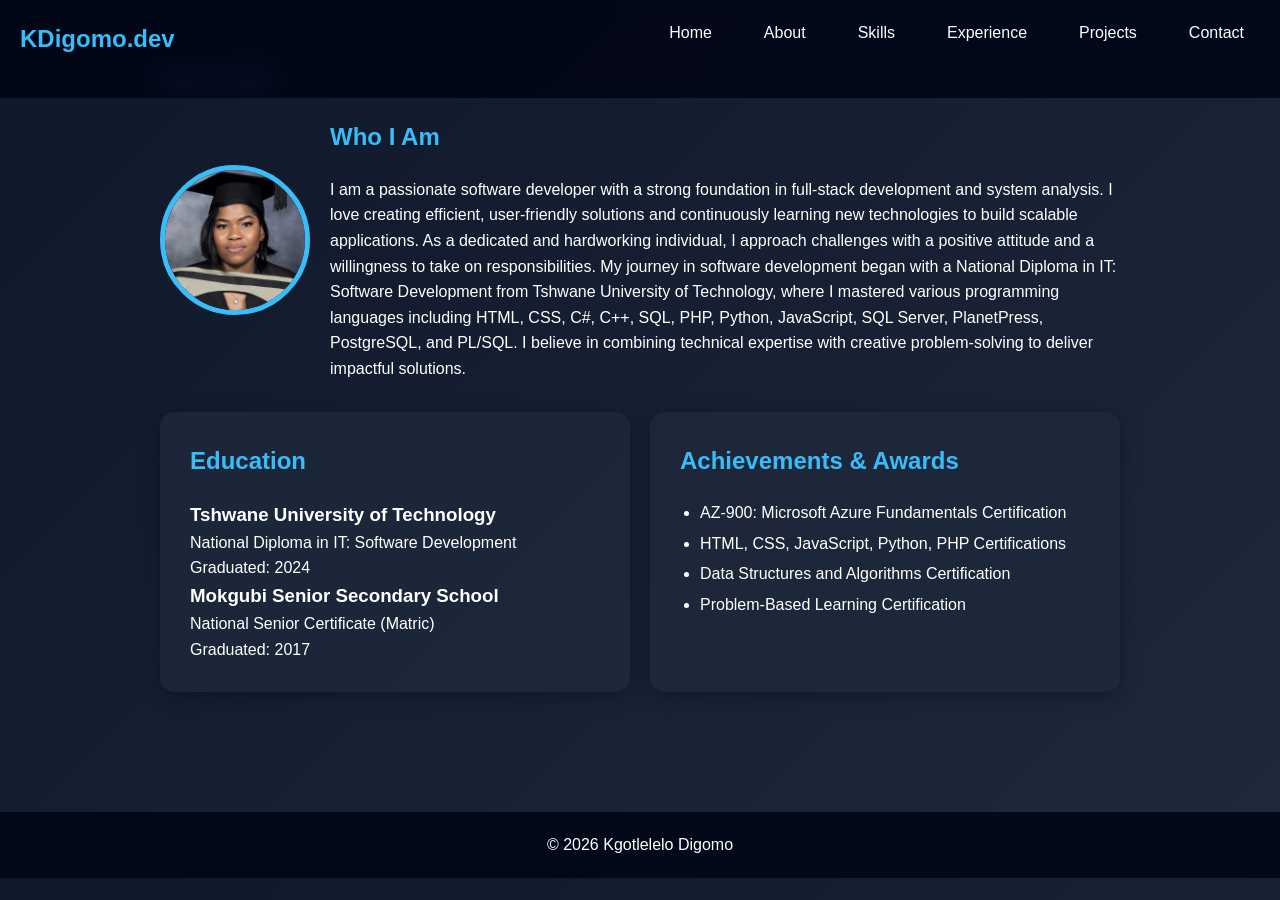
==== about.html @ d0cde913 "Initial portfolio upload" ====
<!DOCTYPE html>
<html>
<head>
  <title>About | Kgotlelelo Digomo</title>
  <link rel="stylesheet" href="styles.css">
</head>
<body>

<header>
  <nav class="navbar">
    <h2 class="logo">KDigomo.dev</h2>
    <ul class="nav-links">
      <li><a href="index.html">Home</a></li>
      <li><a href="about.html">About</a></li>
      <li><a href="skills.html">Skills</a></li>
      <li><a href="experience.html">Experience</a></li>
      <li><a href="projects.html">Projects</a></li>
      <li><a href="contact.html">Contact</a></li>
    </ul>
  </nav>
</header>

<section>
  <h1>About Me</h1>
  <div class="about-header">
    <img src="images/img3.jpg" alt="Kgotlelelo Digomo" class="profile-img">
    <div class="about-intro">
      <h2>Who I Am</h2>
      <p>I am a passionate software developer with a strong foundation in full-stack development and system analysis. I love creating efficient, user-friendly solutions and continuously learning new technologies to build scalable applications. As a dedicated and hardworking individual, I approach challenges with a positive attitude and a willingness to take on responsibilities. My journey in software development began with a National Diploma in IT: Software Development from Tshwane University of Technology, where I mastered various programming languages including HTML, CSS, C#, C++, SQL, PHP, Python, JavaScript, SQL Server, PlanetPress, PostgreSQL, and PL/SQL. I believe in combining technical expertise with creative problem-solving to deliver impactful solutions.</p>
    </div>
  </div>
  
  <div class="education-achievements">
    <div class="card">
      <h2>Education</h2>
      <h3>Tshwane University of Technology</h3>
      <p>National Diploma in IT: Software Development</p>
      <p>Graduated: 2024</p>
      
      <h3>Mokgubi Senior Secondary School</h3>
      <p>National Senior Certificate (Matric)</p>
      <p>Graduated: 2017</p>
    </div>
    
    <div class="card">
      <h2>Achievements & Awards</h2>
      <ul>
        <li>AZ-900: Microsoft Azure Fundamentals Certification</li>
        <li>HTML, CSS, JavaScript, Python, PHP Certifications</li>
        <li>Data Structures and Algorithms Certification</li>
        <li>Problem-Based Learning Certification</li>
      </ul>
    </div>
  </div>
</section>

<footer>© 2026 Kgotlelelo Digomo</footer>

</body>
</html>
---- styles.css ----
* {
  margin: 0;
  padding: 0;
  box-sizing: border-box;
}

body {
  font-family: 'Segoe UI', sans-serif;
  background: linear-gradient(135deg, #0f172a 0%, #1e293b 100%);
  color: #fff;
  line-height: 1.6;
}

.navbar {
  display: flex;
  justify-content: space-between;
  padding: 20px;
  background: rgba(2, 6, 23, 0.9);
  backdrop-filter: blur(10px);
  position: fixed;
  width: 100%;
  top: 0;
  z-index: 1000;
}

.logo {
  color: #38bdf8;
  font-weight: bold;
  font-size: 1.5rem;
}

.nav-links {
  display: flex;
  list-style: none;
}

.nav-links li {
  margin-left: 20px;
}

.nav-links a {
  color: #fff;
  text-decoration: none;
  padding: 8px 16px;
  border-radius: 5px;
  transition: background 0.3s, color 0.3s;
}

.nav-links a:hover {
  background: #38bdf8;
  color: #000;
}

.hero {
  padding: 120px 20px 60px;
  max-width: 1000px;
  margin: auto;
  text-align: center;
}

.hero-content {
  display: flex;
  flex-direction: column;
  align-items: center;
}

.profile-img {
  width: 150px;
  height: 150px;
  border-radius: 50%;
  border: 5px solid #38bdf8;
  margin-bottom: 20px;
  object-fit: cover;
}

.hero h1 {
  font-size: 2.5rem;
  margin-bottom: 10px;
}

.hero p {
  font-size: 1.2rem;
  margin-bottom: 10px;
  color: #cbd5e1;
}

.btn {
  padding: 12px 24px;
  background: #38bdf8;
  color: #000;
  border-radius: 6px;
  text-decoration: none;
  margin: 0 10px;
  transition: background 0.3s, transform 0.3s;
}

.btn:hover {
  background: #0ea5e9;
  transform: translateY(-2px);
}

.btn.secondary {
  background: transparent;
  border: 2px solid #38bdf8;
  color: #38bdf8;
}

.btn.secondary:hover {
  background: #38bdf8;
  color: #000;
}

.hero-buttons {
  display: flex;
  flex-direction: row;
  align-items: center;
  gap: 20px;
  justify-content: center;
}

.about-header {
  display: flex;
  align-items: center;
  gap: 20px;
  margin-bottom: 30px;
}

.about-intro {
  flex: 1;
}

.education-achievements {
  display: flex;
  gap: 20px;
}

.education-achievements .card {
  flex: 1;
}

section {
  padding: 60px 20px;
  max-width: 1000px;
  margin: auto;
}

h1, h2 {
  color: #38bdf8;
  margin-bottom: 20px;
}

h2 {
  font-size: 1.5rem;
}

.card {
  background: rgba(30, 41, 59, 0.8);
  padding: 30px;
  border-radius: 15px;
  margin-bottom: 20px;
  box-shadow: 0 4px 20px rgba(0, 0, 0, 0.3);
  transition: transform 0.3s, box-shadow 0.3s;
}

.card:hover {
  transform: translateY(-5px);
  box-shadow: 0 8px 30px rgba(0, 0, 0, 0.4);
}

.section-intro {
  color: #cbd5e1;
  max-width: 760px;
  margin-bottom: 30px;
}

.projects-grid {
  display: grid;
  grid-template-columns: repeat(auto-fit, minmax(300px, 1fr));
  gap: 20px;
}

.project-card img {
  width: 100%;
  border-radius: 12px;
  margin-bottom: 18px;
  object-fit: cover;
  min-height: 180px;
}

.project-content {
  display: flex;
  flex-direction: column;
  gap: 14px;
}

.project-meta {
  color: #94a3b8;
  font-size: 0.95rem;
}

.project-features {
  list-style: none;
  padding: 0;
  margin: 0;
  display: grid;
  gap: 8px;
}

.project-features li {
  background: rgba(56, 189, 248, 0.08);
  padding: 10px 14px;
  border-radius: 10px;
  border-left: 3px solid #38bdf8;
}

.skill-panels {
  display: grid;
  grid-template-columns: 1fr 1fr;
  gap: 20px;
  align-items: start;
  min-width: 0;
}

.contact-grid {
  display: grid;
  grid-template-columns: repeat(auto-fit, minmax(280px, 1fr));
  gap: 20px;
  margin-top: 20px;
}

.contact-card {
  text-align: center;
  padding: 25px;
  transition: transform 0.3s, box-shadow 0.3s;
}

.contact-card:hover {
  transform: translateY(-8px);
  box-shadow: 0 12px 40px rgba(0, 0, 0, 0.5);
}

.contact-icon {
  font-size: 2.5rem;
  margin-bottom: 15px;
}

.contact-card h3 {
  color: #38bdf8;
  margin-bottom: 10px;
  font-size: 1.3rem;
}

.contact-card p {
  margin: 5px 0;
  color: #cbd5e1;
}

.contact-card a {
  color: #38bdf8;
  text-decoration: none;
  font-weight: 500;
}

.contact-card a:hover {
  text-decoration: underline;
}

.contact-note {
  font-size: 0.9rem;
  color: #94a3b8;
  font-style: italic;
  margin-top: 8px;
}

@media (max-width: 768px) {
  .contact-grid {
    grid-template-columns: 1fr;
  }
}

.experience-container {
  max-width: 900px;
  margin: 0 auto;
}

.experience-card {
  padding: 30px;
  margin-bottom: 20px;
}

.experience-header {
  display: flex;
  align-items: center;
  gap: 20px;
  margin-bottom: 25px;
  padding-bottom: 20px;
  border-bottom: 1px solid rgba(56, 189, 248, 0.2);
}

.experience-icon {
  font-size: 3rem;
  background: rgba(56, 189, 248, 0.1);
  padding: 15px;
  border-radius: 50%;
  border: 2px solid #38bdf8;
}

.experience-details h2 {
  color: #38bdf8;
  margin-bottom: 5px;
  font-size: 1.5rem;
}

.experience-details h3 {
  color: #cbd5e1;
  margin-bottom: 5px;
  font-size: 1.2rem;
  font-weight: 500;
}

.experience-duration {
  color: #94a3b8;
  font-size: 0.95rem;
  font-style: italic;
}

.experience-content {
  display: flex;
  flex-direction: column;
  gap: 25px;
}

.experience-section h4 {
  color: #38bdf8;
  margin-bottom: 15px;
  font-size: 1.1rem;
  display: flex;
  align-items: center;
  gap: 8px;
}

.tech-stack {
  display: flex;
  flex-wrap: wrap;
  gap: 8px;
}

.tech-tag {
  background: rgba(56, 189, 248, 0.15);
  color: #38bdf8;
  padding: 6px 12px;
  border-radius: 20px;
  font-size: 0.85rem;
  font-weight: 500;
  border: 1px solid rgba(56, 189, 248, 0.3);
}

.achievement-list {
  list-style: none;
  padding: 0;
  margin: 0;
  display: grid;
  gap: 12px;
}

.achievement-list li {
  background: rgba(56, 189, 248, 0.08);
  padding: 12px 16px;
  border-radius: 10px;
  border-left: 3px solid #38bdf8;
  position: relative;
}

.achievement-list li::before {
  content: "✓";
  color: #38bdf8;
  font-weight: bold;
  margin-right: 10px;
}

@media (max-width: 768px) {
  .experience-header {
    flex-direction: column;
    text-align: center;
    gap: 15px;
  }

  .tech-stack {
    justify-content: center;
  }
}

.skills-grid {
  display: grid;
  grid-template-columns: repeat(2, minmax(260px, 1fr));
  gap: 20px;
  align-items: start;
  min-width: 0;
}

.skill-item,
.soft-skills-list {
  display: flex;
  flex-direction: column;
  gap: 10px;
  min-width: 0;
}

.skill-item li {
  word-break: normal;
  white-space: normal;
}
@media (max-width: 960px) {
  .skill-panels {
    grid-template-columns: 1fr;
  }
}

@media (max-width: 650px) {
  .skills-grid {
    grid-template-columns: 1fr;
  }
}
.skill-item h3 {
  color: #38bdf8;
  margin-bottom: 10px;
}

.skill-item ul {
  list-style: none;
  padding: 0;
}

.skill-item li {
  background: rgba(56, 189, 248, 0.1);
  padding: 8px 12px;
  margin-bottom: 5px;
  border-radius: 5px;
  border-left: 3px solid #38bdf8;
}

ul {
  padding-left: 20px;
}

ul li {
  margin-bottom: 5px;
}

@media (max-width: 900px) {
  .skill-panels {
    grid-template-columns: 1fr;
  }
}

@media (max-width: 600px) {
  .skills-grid {
    grid-template-columns: 1fr;
  }
}

a {
  color: #38bdf8;
  text-decoration: none;
}

a:hover {
  text-decoration: underline;
}

footer {
  text-align: center;
  padding: 20px;
  background: rgba(2, 6, 23, 0.9);
  margin-top: 40px;
}
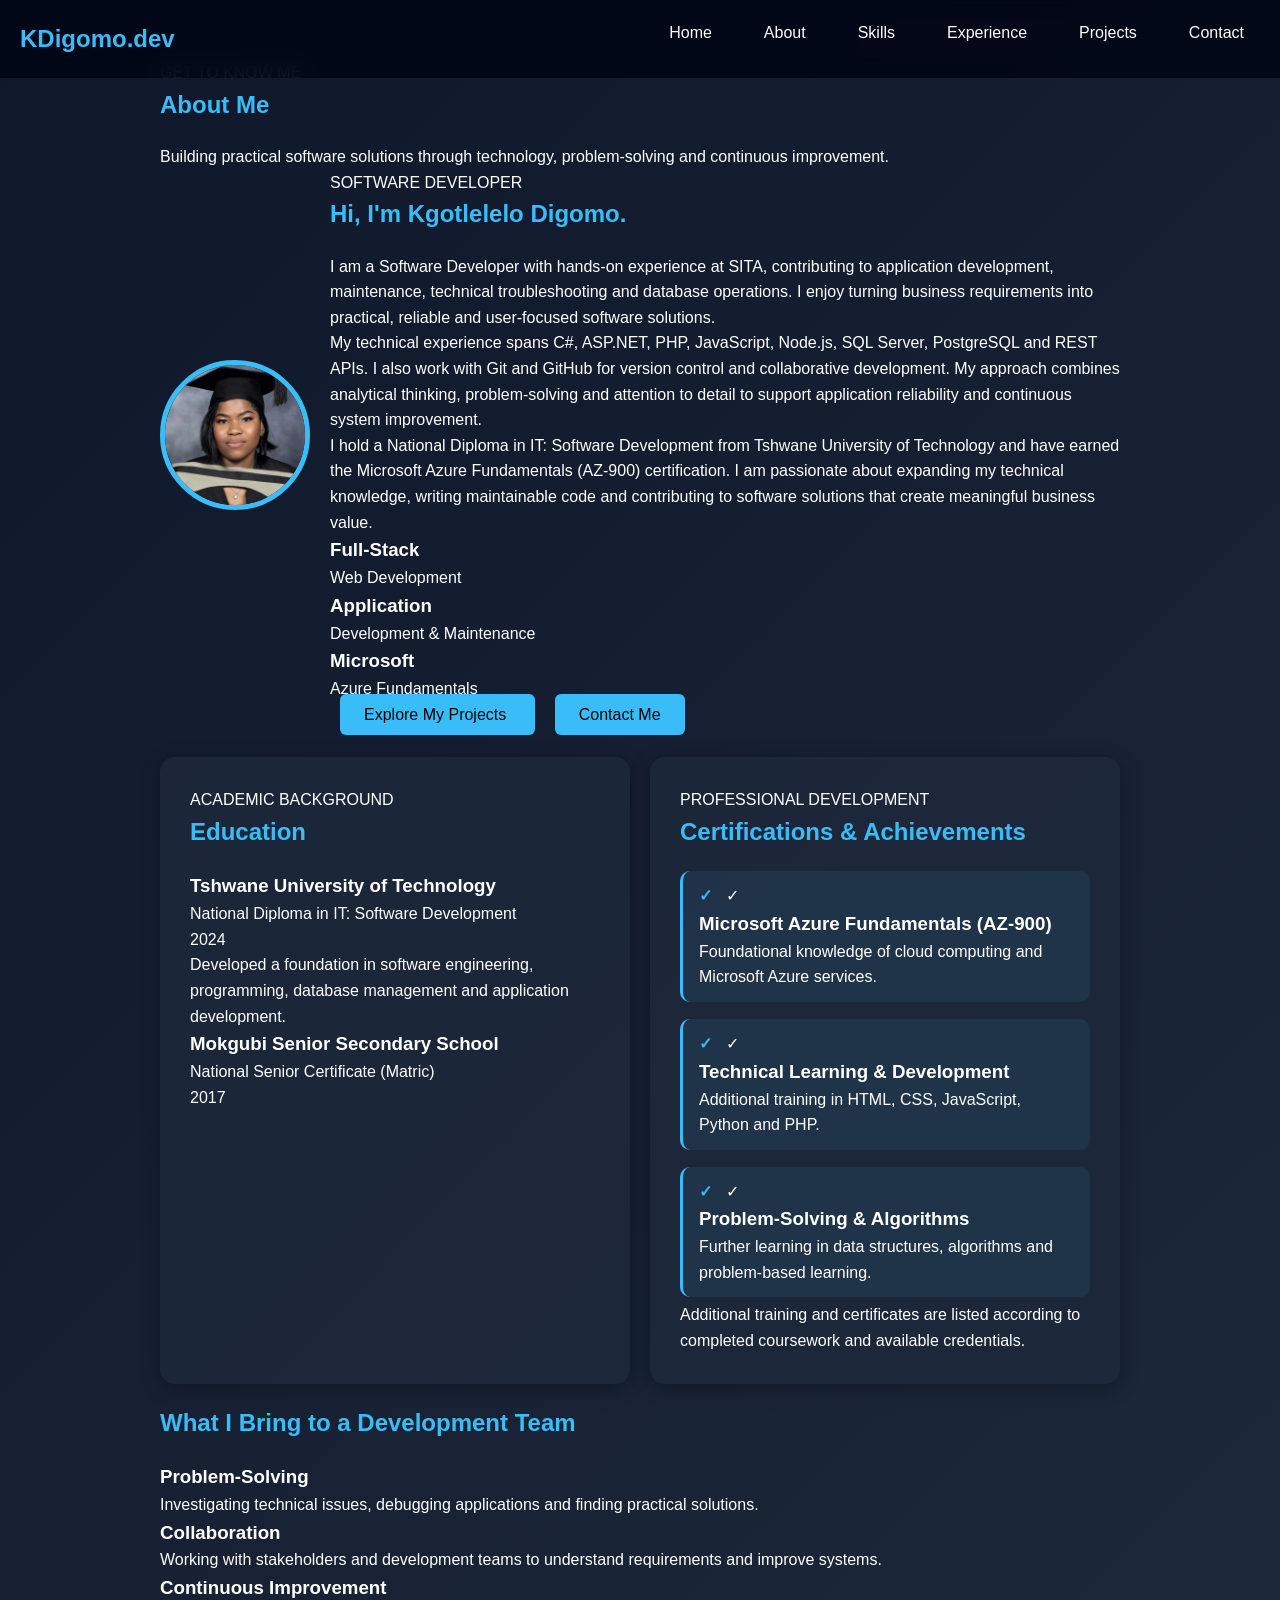
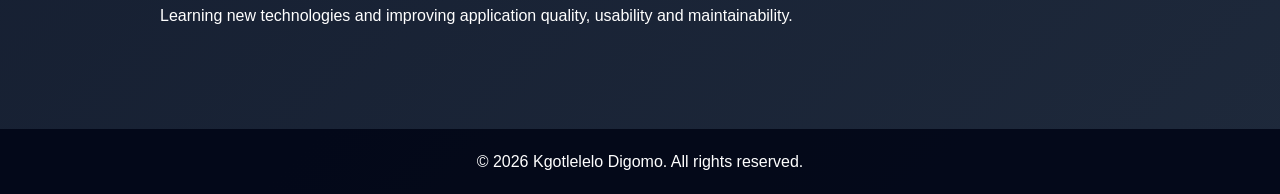
==== commit 49ba1ab2: "Update about.html Latest updates" ====
--- a/about.html
+++ b/about.html
@@ -1,61 +1,232 @@
 <!DOCTYPE html>
-<html>
+<html lang="en">
 <head>
-  <title>About | Kgotlelelo Digomo</title>
-  <link rel="stylesheet" href="styles.css">
+    <meta charset="UTF-8">
+    <meta name="viewport" content="width=device-width, initial-scale=1.0">
+    <meta name="description" content="Learn more about Kgotlelelo Digomo, a Software Developer experienced in application development, full-stack web development, database management and software maintenance.">
+    <meta name="author" content="Kgotlelelo Digomo">
+    <meta name="theme-color" content="#0f172a">
+
+    <title>About Me | Kgotlelelo Digomo - Software Developer</title>
+
+    <link rel="stylesheet" href="styles.css">
 </head>
 <body>
 
 <header>
-  <nav class="navbar">
-    <h2 class="logo">KDigomo.dev</h2>
-    <ul class="nav-links">
-      <li><a href="index.html">Home</a></li>
-      <li><a href="about.html">About</a></li>
-      <li><a href="skills.html">Skills</a></li>
-      <li><a href="experience.html">Experience</a></li>
-      <li><a href="projects.html">Projects</a></li>
-      <li><a href="contact.html">Contact</a></li>
-    </ul>
-  </nav>
+    <nav class="navbar">
+        <a href="index.html" class="logo">KDigomo.dev</a>
+
+        <ul class="nav-links">
+            <li><a href="index.html">Home</a></li>
+            <li><a href="about.html" class="active">About</a></li>
+            <li><a href="skills.html">Skills</a></li>
+            <li><a href="experience.html">Experience</a></li>
+            <li><a href="projects.html">Projects</a></li>
+            <li><a href="contact.html">Contact</a></li>
+        </ul>
+    </nav>
 </header>
 
-<section>
-  <h1>About Me</h1>
-  <div class="about-header">
-    <img src="images/img3.jpg" alt="Kgotlelelo Digomo" class="profile-img">
-    <div class="about-intro">
-      <h2>Who I Am</h2>
-      <p>I am a passionate software developer with a strong foundation in full-stack development and system analysis. I love creating efficient, user-friendly solutions and continuously learning new technologies to build scalable applications. As a dedicated and hardworking individual, I approach challenges with a positive attitude and a willingness to take on responsibilities. My journey in software development began with a National Diploma in IT: Software Development from Tshwane University of Technology, where I mastered various programming languages including HTML, CSS, C#, C++, SQL, PHP, Python, JavaScript, SQL Server, PlanetPress, PostgreSQL, and PL/SQL. I believe in combining technical expertise with creative problem-solving to deliver impactful solutions.</p>
-    </div>
-  </div>
-  
-  <div class="education-achievements">
-    <div class="card">
-      <h2>Education</h2>
-      <h3>Tshwane University of Technology</h3>
-      <p>National Diploma in IT: Software Development</p>
-      <p>Graduated: 2024</p>
-      
-      <h3>Mokgubi Senior Secondary School</h3>
-      <p>National Senior Certificate (Matric)</p>
-      <p>Graduated: 2017</p>
-    </div>
-    
-    <div class="card">
-      <h2>Achievements & Awards</h2>
-      <ul>
-        <li>AZ-900: Microsoft Azure Fundamentals Certification</li>
-        <li>HTML, CSS, JavaScript, Python, PHP Certifications</li>
-        <li>Data Structures and Algorithms Certification</li>
-        <li>Problem-Based Learning Certification</li>
-      </ul>
-    </div>
-  </div>
-</section>
-
-<footer>© 2026 Kgotlelelo Digomo</footer>
+<main>
+    <section class="about-section">
+
+        <div class="section-heading">
+            <p class="eyebrow">GET TO KNOW ME</p>
+            <h1>About Me</h1>
+            <p>
+                Building practical software solutions through technology,
+                problem-solving and continuous improvement.
+            </p>
+        </div>
+
+        <div class="about-header">
+
+            <div class="profile-container">
+                <img
+                    src="images/img3.jpg"
+                    alt="Professional profile photo of Kgotlelelo Digomo"
+                    class="profile-img"
+                    loading="lazy"
+                >
+            </div>
+
+            <div class="about-intro">
+                <p class="eyebrow">SOFTWARE DEVELOPER</p>
+
+                <h2>
+                    Hi, I'm Kgotlelelo Digomo.
+                </h2>
+
+                <p>
+                    I am a Software Developer with hands-on experience at
+                    SITA, contributing to application development,
+                    maintenance, technical troubleshooting and database
+                    operations. I enjoy turning business requirements into
+                    practical, reliable and user-focused software solutions.
+                </p>
+
+                <p>
+                    My technical experience spans C#, ASP.NET, PHP,
+                    JavaScript, Node.js, SQL Server, PostgreSQL and REST APIs.
+                    I also work with Git and GitHub for version control and
+                    collaborative development. My approach combines
+                    analytical thinking, problem-solving and attention to
+                    detail to support application reliability and continuous
+                    system improvement.
+                </p>
+
+                <p>
+                    I hold a National Diploma in IT: Software Development
+                    from Tshwane University of Technology and have earned
+                    the Microsoft Azure Fundamentals (AZ-900) certification.
+                    I am passionate about expanding my technical knowledge,
+                    writing maintainable code and contributing to software
+                    solutions that create meaningful business value.
+                </p>
+
+                <div class="about-highlights">
+                    <div class="highlight-item">
+                        <h3>Full-Stack</h3>
+                        <p>Web Development</p>
+                    </div>
+
+                    <div class="highlight-item">
+                        <h3>Application</h3>
+                        <p>Development &amp; Maintenance</p>
+                    </div>
+
+                    <div class="highlight-item">
+                        <h3>Microsoft</h3>
+                        <p>Azure Fundamentals</p>
+                    </div>
+                </div>
+
+                <div class="about-actions">
+                    <a href="projects.html" class="btn btn-primary">
+                        Explore My Projects
+                    </a>
+
+                    <a href="contact.html" class="btn btn-secondary">
+                        Contact Me
+                    </a>
+                </div>
+            </div>
+
+        </div>
+
+        <div class="education-achievements">
+
+            <div class="card">
+                <span class="card-label">ACADEMIC BACKGROUND</span>
+                <h2>Education</h2>
+
+                <div class="timeline-item">
+                    <h3>Tshwane University of Technology</h3>
+                    <p class="qualification">
+                        National Diploma in IT: Software Development
+                    </p>
+                    <p class="date">2024</p>
+                    <p>
+                        Developed a foundation in software engineering,
+                        programming, database management and application
+                        development.
+                    </p>
+                </div>
+
+                <div class="timeline-item">
+                    <h3>Mokgubi Senior Secondary School</h3>
+                    <p class="qualification">
+                        National Senior Certificate (Matric)
+                    </p>
+                    <p class="date">2017</p>
+                </div>
+            </div>
+
+            <div class="card">
+                <span class="card-label">PROFESSIONAL DEVELOPMENT</span>
+                <h2>Certifications &amp; Achievements</h2>
+
+                <ul class="achievement-list">
+                    <li>
+                        <span class="achievement-icon">&#10003;</span>
+                        <div>
+                            <h3>Microsoft Azure Fundamentals (AZ-900)</h3>
+                            <p>
+                                Foundational knowledge of cloud computing
+                                and Microsoft Azure services.
+                            </p>
+                        </div>
+                    </li>
+
+                    <li>
+                        <span class="achievement-icon">&#10003;</span>
+                        <div>
+                            <h3>Technical Learning &amp; Development</h3>
+                            <p>
+                                Additional training in HTML, CSS,
+                                JavaScript, Python and PHP.
+                            </p>
+                        </div>
+                    </li>
+
+                    <li>
+                        <span class="achievement-icon">&#10003;</span>
+                        <div>
+                            <h3>Problem-Solving &amp; Algorithms</h3>
+                            <p>
+                                Further learning in data structures,
+                                algorithms and problem-based learning.
+                            </p>
+                        </div>
+                    </li>
+                </ul>
+
+                <p class="certification-note">
+                    Additional training and certificates are listed
+                    according to completed coursework and available
+                    credentials.
+                </p>
+            </div>
+
+        </div>
+
+        <div class="career-focus">
+            <h2>What I Bring to a Development Team</h2>
+
+            <div class="focus-grid">
+                <div class="focus-item">
+                    <h3>Problem-Solving</h3>
+                    <p>
+                        Investigating technical issues, debugging
+                        applications and finding practical solutions.
+                    </p>
+                </div>
+
+                <div class="focus-item">
+                    <h3>Collaboration</h3>
+                    <p>
+                        Working with stakeholders and development teams
+                        to understand requirements and improve systems.
+                    </p>
+                </div>
+
+                <div class="focus-item">
+                    <h3>Continuous Improvement</h3>
+                    <p>
+                        Learning new technologies and improving application
+                        quality, usability and maintainability.
+                    </p>
+                </div>
+            </div>
+        </div>
+
+    </section>
+</main>
+
+<footer>
+    <p>&copy; 2026 Kgotlelelo Digomo. All rights reserved.</p>
+</footer>
 
 </body>
 </html>
-
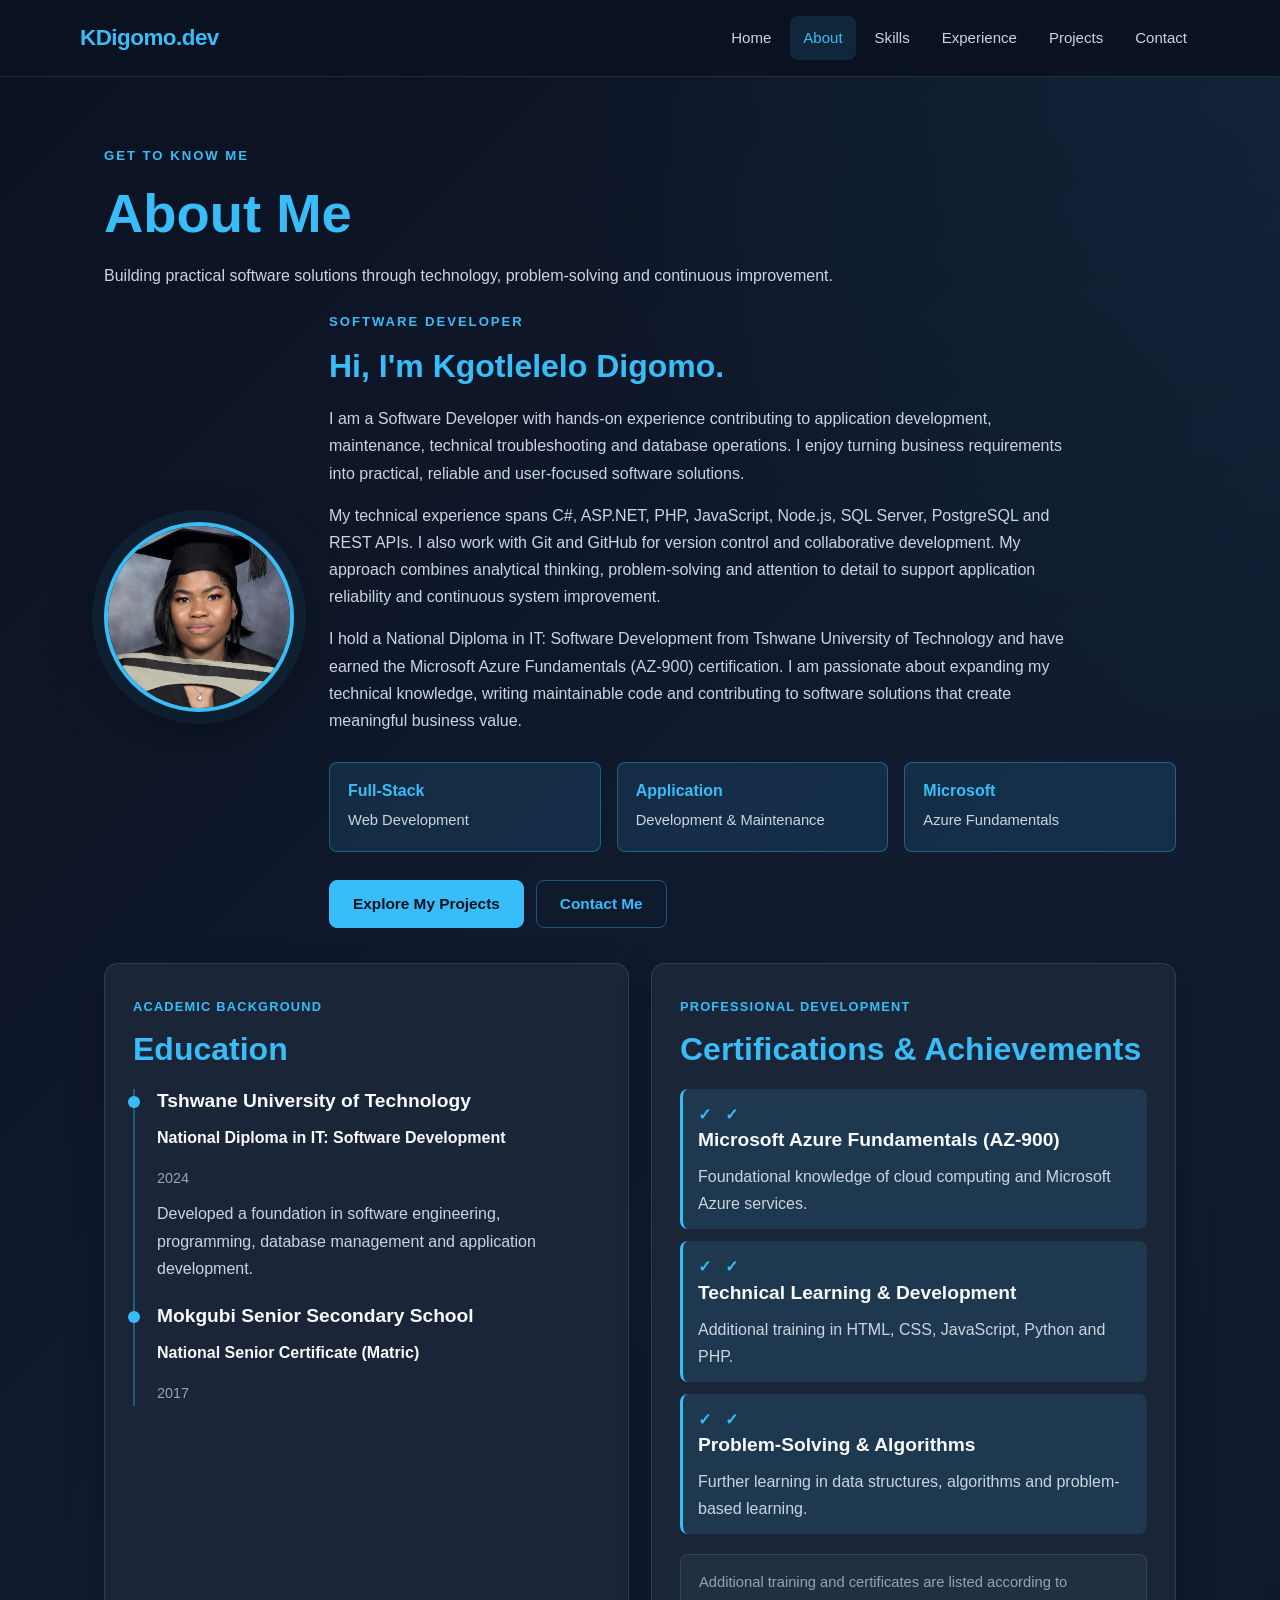
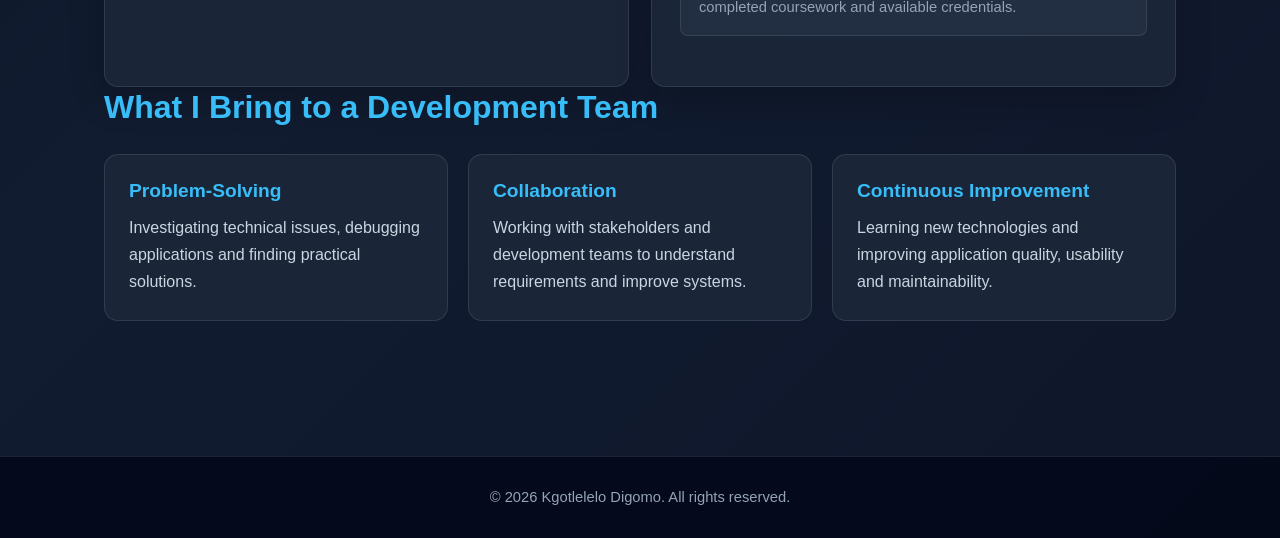
==== commit fe771d76: "Update about.html" ====
--- a/about.html
+++ b/about.html
@@ -59,8 +59,8 @@
                 </h2>
 
                 <p>
-                    I am a Software Developer with hands-on experience at
-                    SITA, contributing to application development,
+                    I am a Software Developer with hands-on experience 
+                    contributing to application development,
                     maintenance, technical troubleshooting and database
                     operations. I enjoy turning business requirements into
                     practical, reliable and user-focused software solutions.
--- a/styles.css
+++ b/styles.css
@@ -1,3 +1,30 @@
+:root {
+  --bg-primary: #0b1120;
+  --bg-secondary: #111c30;
+  --bg-card: rgba(30, 41, 59, 0.78);
+  --bg-card-hover: rgba(35, 49, 72, 0.95);
+
+  --accent: #38bdf8;
+  --accent-hover: #0ea5e9;
+  --accent-soft: rgba(56, 189, 248, 0.12);
+
+  --text-primary: #f8fafc;
+  --text-secondary: #cbd5e1;
+  --text-muted: #94a3b8;
+
+  --border: rgba(148, 163, 184, 0.18);
+  --border-accent: rgba(56, 189, 248, 0.35);
+
+  --shadow: 0 12px 35px rgba(0, 0, 0, 0.22);
+  --shadow-hover: 0 18px 45px rgba(0, 0, 0, 0.35);
+
+  --radius-sm: 8px;
+  --radius-md: 14px;
+  --radius-lg: 20px;
+
+  --container-width: 1120px;
+  --navbar-height: 76px;
+}
 
 * {
   margin: 0;
@@ -5,398 +32,1018 @@
   box-sizing: border-box;
 }
 
+html {
+  scroll-behavior: smooth;
+  scroll-padding-top: calc(var(--navbar-height) + 20px);
+}
+
 body {
-  font-family: 'Segoe UI', sans-serif;
-  background: linear-gradient(135deg, #0f172a 0%, #1e293b 100%);
-  color: #fff;
-  line-height: 1.6;
-}
+  min-height: 100vh;
+  font-family: "Segoe UI", Arial, sans-serif;
+  background:
+    radial-gradient(
+      circle at top right,
+      rgba(56, 189, 248, 0.07),
+      transparent 30%
+    ),
+    linear-gradient(135deg, #0b1120 0%, #111c30 55%, #0f172a 100%);
+  color: var(--text-primary);
+  line-height: 1.7;
+  overflow-x: hidden;
+}
+
+img {
+  display: block;
+  max-width: 100%;
+}
+
+a {
+  color: var(--accent);
+  text-decoration: none;
+  transition: color 0.25s ease;
+}
+
+a:hover {
+  color: var(--accent-hover);
+}
+
+button,
+input,
+textarea,
+select {
+  font: inherit;
+}
+
+button,
+a {
+  -webkit-tap-highlight-color: transparent;
+}
+
+button:focus-visible,
+a:focus-visible,
+input:focus-visible,
+textarea:focus-visible,
+select:focus-visible {
+  outline: 3px solid var(--accent);
+  outline-offset: 4px;
+}
+
+::selection {
+  background: var(--accent);
+  color: #07111f;
+}
+
+/* =========================
+   2. GLOBAL TYPOGRAPHY
+   ========================= */
+
+h1,
+h2,
+h3,
+h4,
+h5,
+h6 {
+  line-height: 1.3;
+  font-weight: 700;
+  overflow-wrap: anywhere;
+}
+
+h1,
+h2 {
+  color: var(--accent);
+}
+
+h1 {
+  font-size: clamp(2rem, 5vw, 3.4rem);
+  margin-bottom: 20px;
+}
+
+h2 {
+  font-size: clamp(1.5rem, 3vw, 2rem);
+  margin-bottom: 18px;
+}
+
+h3 {
+  font-size: 1.2rem;
+  color: var(--text-primary);
+  margin-bottom: 10px;
+}
+
+h4 {
+  font-size: 1.05rem;
+  color: var(--accent);
+  margin-bottom: 12px;
+}
+
+p {
+  color: var(--text-secondary);
+  margin-bottom: 15px;
+}
+
+ul,
+ol {
+  padding-left: 22px;
+}
+
+li {
+  margin-bottom: 7px;
+}
+
+strong {
+  color: var(--text-primary);
+}
+
+section {
+  width: 100%;
+  max-width: var(--container-width);
+  margin: 0 auto;
+  padding: 85px 24px;
+}
+
+section p:last-child {
+  margin-bottom: 0;
+}
+
+/* =========================
+   3. NAVIGATION
+   ========================= */
 
 .navbar {
-  display: flex;
+  position: fixed;
+  top: 0;
+  left: 0;
+  z-index: 1000;
+
+  display: flex;
+  align-items: center;
   justify-content: space-between;
-  padding: 20px;
-  background: rgba(2, 6, 23, 0.9);
-  backdrop-filter: blur(10px);
-  position: fixed;
+  gap: 24px;
+
   width: 100%;
-  top: 0;
-  z-index: 1000;
+  min-height: var(--navbar-height);
+  padding: 16px max(24px, calc((100% - var(--container-width)) / 2));
+
+  background: rgba(11, 17, 32, 0.94);
+  border-bottom: 1px solid var(--border);
+  backdrop-filter: blur(16px);
+  -webkit-backdrop-filter: blur(16px);
 }
 
 .logo {
-  color: #38bdf8;
-  font-weight: bold;
-  font-size: 1.5rem;
+  flex-shrink: 0;
+  color: var(--accent);
+  font-size: 1.4rem;
+  font-weight: 800;
+  letter-spacing: -0.5px;
+}
+
+.logo:hover {
+  color: var(--text-primary);
+  text-decoration: none;
 }
 
 .nav-links {
   display: flex;
-  list-style: none;
-}
-
-.nav-links li {
-  margin-left: 20px;
-}
-
-.nav-links a {
-  color: #fff;
-  text-decoration: none;
-  padding: 8px 16px;
-  border-radius: 5px;
-  transition: background 0.3s, color 0.3s;
-}
-
-.nav-links a:hover {
-  background: #38bdf8;
-  color: #000;
-}
-
-.hero {
-  padding: 120px 20px 60px;
-  max-width: 1000px;
-  margin: auto;
-  text-align: center;
-}
-
-.hero-content {
-  display: flex;
-  flex-direction: column;
   align-items: center;
-}
-
-.profile-img {
-  width: 150px;
-  height: 150px;
-  border-radius: 50%;
-  border: 5px solid #38bdf8;
-  margin-bottom: 20px;
-  object-fit: cover;
-}
-
-.hero h1 {
-  font-size: 2.5rem;
-  margin-bottom: 10px;
-}
-
-.hero p {
-  font-size: 1.2rem;
-  margin-bottom: 10px;
-  color: #cbd5e1;
-}
-
-.btn {
-  padding: 12px 24px;
-  background: #38bdf8;
-  color: #000;
-  border-radius: 6px;
-  text-decoration: none;
-  margin: 0 10px;
-  transition: background 0.3s, transform 0.3s;
-}
-
-.btn:hover {
-  background: #0ea5e9;
-  transform: translateY(-2px);
-}
-
-.btn.secondary {
-  background: transparent;
-  border: 2px solid #38bdf8;
-  color: #38bdf8;
-}
-
-.btn.secondary:hover {
-  background: #38bdf8;
-  color: #000;
-}
-
-.hero-buttons {
-  display: flex;
-  flex-direction: row;
-  align-items: center;
-  gap: 20px;
-  justify-content: center;
-}
-
-.about-header {
-  display: flex;
-  align-items: center;
-  gap: 20px;
-  margin-bottom: 30px;
-}
-
-.about-intro {
-  flex: 1;
-}
-
-.education-achievements {
-  display: flex;
-  gap: 20px;
-}
-
-.education-achievements .card {
-  flex: 1;
-}
-
-section {
-  padding: 60px 20px;
-  max-width: 1000px;
-  margin: auto;
-}
-
-h1, h2 {
-  color: #38bdf8;
-  margin-bottom: 20px;
-}
-
-h2 {
-  font-size: 1.5rem;
-}
-
-.card {
-  background: rgba(30, 41, 59, 0.8);
-  padding: 30px;
-  border-radius: 15px;
-  margin-bottom: 20px;
-  box-shadow: 0 4px 20px rgba(0, 0, 0, 0.3);
-  transition: transform 0.3s, box-shadow 0.3s;
-}
-
-.card:hover {
-  transform: translateY(-5px);
-  box-shadow: 0 8px 30px rgba(0, 0, 0, 0.4);
-}
-
-.section-intro {
-  color: #cbd5e1;
-  max-width: 760px;
-  margin-bottom: 30px;
-}
-
-.projects-grid {
-  display: grid;
-  grid-template-columns: repeat(auto-fit, minmax(300px, 1fr));
-  gap: 20px;
-}
-
-.project-card img {
-  width: 100%;
-  border-radius: 12px;
-  margin-bottom: 18px;
-  object-fit: cover;
-  min-height: 180px;
-}
-
-.project-content {
-  display: flex;
-  flex-direction: column;
-  gap: 14px;
-}
-
-.project-meta {
-  color: #94a3b8;
-  font-size: 0.95rem;
-}
-
-.project-features {
+  justify-content: flex-end;
+  flex-wrap: wrap;
+  gap: 6px;
   list-style: none;
   padding: 0;
   margin: 0;
+}
+
+.nav-links li {
+  margin: 0;
+}
+
+.nav-links a {
+  display: inline-flex;
+  align-items: center;
+  padding: 9px 13px;
+  border-radius: var(--radius-sm);
+  color: var(--text-secondary);
+  font-size: 0.94rem;
+  font-weight: 500;
+  transition:
+    color 0.25s ease,
+    background 0.25s ease;
+}
+
+.nav-links a:hover,
+.nav-links a.active {
+  color: var(--accent);
+  background: var(--accent-soft);
+  text-decoration: none;
+}
+
+/* =========================
+   4. BUTTONS
+   ========================= */
+
+.btn {
+  display: inline-flex;
+  align-items: center;
+  justify-content: center;
+  gap: 8px;
+
+  min-height: 46px;
+  padding: 12px 23px;
+
+  background: var(--accent);
+  color: #07111f;
+  border: 1px solid var(--accent);
+  border-radius: var(--radius-sm);
+
+  font-size: 0.96rem;
+  font-weight: 700;
+  line-height: 1.4;
+  text-align: center;
+  cursor: pointer;
+
+  transition:
+    transform 0.25s ease,
+    background 0.25s ease,
+    border-color 0.25s ease,
+    box-shadow 0.25s ease;
+}
+
+.btn:hover {
+  background: var(--accent-hover);
+  border-color: var(--accent-hover);
+  color: #07111f;
+  transform: translateY(-2px);
+  box-shadow: 0 8px 22px rgba(56, 189, 248, 0.15);
+  text-decoration: none;
+}
+
+.btn-primary {
+  background: var(--accent);
+  border-color: var(--accent);
+  color: #07111f;
+}
+
+.btn-primary:hover {
+  background: var(--accent-hover);
+  color: #07111f;
+}
+
+.btn-secondary,
+.btn.secondary {
+  background: transparent;
+  color: var(--accent);
+  border-color: var(--border-accent);
+}
+
+.btn-secondary:hover,
+.btn.secondary:hover {
+  background: var(--accent-soft);
+  border-color: var(--accent);
+  color: var(--accent);
+}
+
+.btn:disabled {
+  opacity: 0.55;
+  cursor: not-allowed;
+  transform: none;
+}
+
+/* =========================
+   5. SHARED SECTION HEADINGS
+   ========================= */
+
+.section-heading {
+  margin-bottom: 18px;
+}
+
+.section-heading h1,
+.section-heading h2 {
+  margin-bottom: 12px;
+}
+
+.eyebrow {
+  display: inline-block;
+  margin-bottom: 12px;
+  color: var(--accent);
+  font-size: 0.82rem;
+  font-weight: 800;
+  letter-spacing: 2px;
+  text-transform: uppercase;
+}
+
+.section-intro {
+  max-width: 780px;
+  margin-bottom: 32px;
+  color: var(--text-secondary);
+  font-size: 1.04rem;
+}
+
+.section-action {
+  margin-top: 25px;
+}
+
+/* =========================
+   6. HOME PAGE / HERO
+   ========================= */
+
+.hero {
+  display: flex;
+  align-items: center;
+  justify-content: center;
+  min-height: 100vh;
+  max-width: 100%;
+  padding: calc(var(--navbar-height) + 65px) 24px 80px;
+}
+
+.hero-content {
   display: grid;
+  grid-template-columns: minmax(0, 1.35fr) minmax(240px, 0.65fr);
+  align-items: center;
+  gap: 60px;
+
+  width: 100%;
+  max-width: var(--container-width);
+  margin: 0 auto;
+}
+
+.hero-text {
+  min-width: 0;
+}
+
+.hero h1 {
+  margin-bottom: 20px;
+  font-size: clamp(2.5rem, 5vw, 4.2rem);
+  line-height: 1.13;
+  letter-spacing: -1.5px;
+}
+
+.hero-subtitle {
+  margin-bottom: 18px;
+  color: var(--text-primary);
+  font-size: clamp(1.1rem, 2.5vw, 1.45rem);
+  font-weight: 600;
+}
+
+.hero-description {
+  max-width: 650px;
+  margin-bottom: 24px;
+  color: var(--text-secondary);
+  font-size: 1.05rem;
+}
+
+.hero-highlights {
+  display: flex;
+  flex-wrap: wrap;
+  gap: 10px;
+  margin: 25px 0;
+}
+
+.hero-highlights span,
+.hero-highlights li {
+  padding: 7px 12px;
+  background: var(--accent-soft);
+  border: 1px solid var(--border-accent);
+  border-radius: 50px;
+  color: var(--text-secondary);
+  font-size: 0.88rem;
+  list-style: none;
+  margin: 0;
+}
+
+.hero-buttons {
+  display: flex;
+  align-items: center;
+  flex-wrap: wrap;
+  gap: 14px;
+  margin-top: 28px;
+}
+
+.hero-buttons .btn {
+  margin: 0;
+}
+
+.hero-experience-link {
+  display: inline-block;
+  margin-top: 22px;
+  font-weight: 600;
+}
+
+.hero-image-container {
+  display: flex;
+  flex-direction: column;
+  align-items: center;
+  gap: 20px;
+}
+
+.profile-img {
+  width: 250px;
+  height: 250px;
+  max-width: 100%;
+  object-fit: cover;
+  object-position: center;
+  border: 4px solid var(--accent);
+  border-radius: 50%;
+  box-shadow: 0 0 0 12px rgba(56, 189, 248, 0.07),
+              0 18px 55px rgba(0, 0, 0, 0.35);
+}
+
+.hero-image-caption {
+  max-width: 280px;
+  color: var(--text-muted);
+  font-size: 0.92rem;
+  text-align: center;
+}
+
+.status-indicator {
+  display: inline-flex;
+  align-items: center;
+  gap: 9px;
+  color: var(--text-secondary);
+  font-size: 0.9rem;
+}
+
+.status-indicator::before {
+  content: "";
+  width: 9px;
+  height: 9px;
+  flex-shrink: 0;
+  background: #22c55e;
+  border-radius: 50%;
+}
+
+/* =========================
+   7. HOME PAGE SUPPORTING SECTIONS
+   ========================= */
+
+.tech-overview,
+.home-strengths,
+.featured-work,
+.home-credentials {
+  padding-top: 45px;
+  padding-bottom: 45px;
+}
+
+.focus-grid {
+  display: grid;
+  grid-template-columns: repeat(3, minmax(0, 1fr));
+  gap: 20px;
+  margin-top: 25px;
+}
+
+.focus-item {
+  padding: 24px;
+  background: var(--bg-card);
+  border: 1px solid var(--border);
+  border-radius: var(--radius-md);
+  transition:
+    transform 0.25s ease,
+    border-color 0.25s ease,
+    background 0.25s ease;
+}
+
+.focus-item:hover {
+  transform: translateY(-4px);
+  border-color: var(--border-accent);
+  background: var(--bg-card-hover);
+}
+
+.focus-item h3 {
+  color: var(--accent);
+}
+
+.focus-item p {
+  margin-bottom: 0;
+}
+
+.credential-card {
+  padding: 24px;
+  background: var(--bg-card);
+  border: 1px solid var(--border);
+  border-radius: var(--radius-md);
+}
+
+.credential-card h3 {
+  color: var(--accent);
+}
+
+.credential-institution {
+  color: var(--text-muted);
+  font-size: 0.94rem;
+}
+
+/* =========================
+   8. GENERAL CARDS
+   ========================= */
+
+.card {
+  min-width: 0;
+  padding: 28px;
+  margin-bottom: 22px;
+
+  background: var(--bg-card);
+  border: 1px solid var(--border);
+  border-radius: var(--radius-md);
+  box-shadow: var(--shadow);
+
+  transition:
+    transform 0.25s ease,
+    box-shadow 0.25s ease,
+    border-color 0.25s ease;
+}
+
+.card:hover {
+  transform: translateY(-4px);
+  border-color: var(--border-accent);
+  box-shadow: var(--shadow-hover);
+}
+
+.card p:last-child {
+  margin-bottom: 0;
+}
+
+.card-label {
+  display: inline-block;
+  margin-bottom: 12px;
+  color: var(--accent);
+  font-size: 0.8rem;
+  font-weight: 800;
+  letter-spacing: 1.2px;
+  text-transform: uppercase;
+}
+
+/* =========================
+   9. ABOUT PAGE
+   ========================= */
+
+.about-section {
+  padding-top: calc(var(--navbar-height) + 65px);
+}
+
+.about-header {
+  display: flex;
+  align-items: center;
+  gap: 35px;
+  margin-bottom: 35px;
+}
+
+.about-header .profile-img {
+  width: 190px;
+  height: 190px;
+  flex-shrink: 0;
+}
+
+.about-intro {
+  flex: 1;
+  min-width: 0;
+}
+
+.about-intro p {
+  max-width: 760px;
+}
+
+.about-highlights {
+  display: grid;
+  grid-template-columns: repeat(3, minmax(0, 1fr));
+  gap: 16px;
+  margin: 28px 0;
+}
+
+.highlight-item {
+  padding: 18px;
+  background: var(--accent-soft);
+  border: 1px solid var(--border-accent);
+  border-radius: var(--radius-sm);
+}
+
+.highlight-item h3 {
+  margin-bottom: 6px;
+  color: var(--accent);
+  font-size: 1rem;
+}
+
+.highlight-item p {
+  margin-bottom: 0;
+  font-size: 0.92rem;
+}
+
+.about-actions {
+  display: flex;
+  flex-wrap: wrap;
+  gap: 12px;
+  margin-top: 25px;
+}
+
+.about-actions .btn {
+  margin: 0;
+}
+
+.education-achievements {
+  display: grid;
+  grid-template-columns: repeat(2, minmax(0, 1fr));
+  align-items: stretch;
+  gap: 22px;
+  margin-top: 30px;
+}
+
+.education-achievements .card {
+  height: 100%;
+}
+
+.timeline-item {
+  padding: 0 0 22px 22px;
+  border-left: 2px solid var(--border-accent);
+  position: relative;
+}
+
+.timeline-item:last-child {
+  padding-bottom: 0;
+}
+
+.timeline-item::before {
+  content: "";
+  position: absolute;
+  top: 7px;
+  left: -7px;
+  width: 12px;
+  height: 12px;
+  background: var(--accent);
+  border-radius: 50%;
+}
+
+.qualification {
+  color: var(--text-primary);
+  font-weight: 700;
+}
+
+.date {
+  display: block;
+  margin: 5px 0 10px;
+  color: var(--text-muted);
+  font-size: 0.9rem;
+}
+
+.achievement-icon {
+  color: var(--accent);
+  font-weight: 700;
+}
+
+.achievement-list {
+  display: grid;
+  gap: 12px;
+  padding: 0;
+  list-style: none;
+}
+
+.achievement-list li {
+  padding: 12px 15px;
+  background: var(--accent-soft);
+  border-left: 3px solid var(--accent);
+  border-radius: var(--radius-sm);
+  color: var(--text-secondary);
+  margin: 0;
+}
+
+.achievement-list li::before {
+  content: "✓";
+  color: var(--accent);
+  font-weight: 800;
+  margin-right: 10px;
+}
+
+.certification-note {
+  margin-top: 20px;
+  padding: 15px 18px;
+  background: rgba(148, 163, 184, 0.07);
+  border: 1px solid var(--border);
+  border-radius: var(--radius-sm);
+  color: var(--text-muted);
+  font-size: 0.92rem;
+}
+
+/* =========================
+   10. PROJECTS PAGE
+   ========================= */
+
+.projects-section {
+  padding-top: calc(var(--navbar-height) + 65px);
+}
+
+.projects-grid {
+  display: grid;
+  grid-template-columns: repeat(2, minmax(0, 1fr));
+  align-items: stretch;
+  gap: 26px;
+  margin-top: 30px;
+}
+
+.project-card {
+  display: flex;
+  flex-direction: column;
+  min-width: 0;
+  overflow: hidden;
+
+  background: var(--bg-card);
+  border: 1px solid var(--border);
+  border-radius: var(--radius-lg);
+  box-shadow: var(--shadow);
+
+  transition:
+    transform 0.25s ease,
+    border-color 0.25s ease,
+    box-shadow 0.25s ease;
+}
+
+.project-card:hover {
+  transform: translateY(-6px);
+  border-color: var(--border-accent);
+  box-shadow: var(--shadow-hover);
+}
+
+.project-image {
+  width: 100%;
+  height: 240px;
+  overflow: hidden;
+  background: var(--bg-secondary);
+}
+
+.project-image img,
+.project-card > img {
+  width: 100%;
+  height: 100%;
+  min-height: 180px;
+  object-fit: cover;
+  object-position: top center;
+  transition: transform 0.35s ease;
+}
+
+.project-card:hover .project-image img,
+.project-card:hover > img {
+  transform: scale(1.03);
+}
+
+.project-card > img {
+  height: 240px;
+  margin: 0;
+  border-radius: 0;
+}
+
+.project-content {
+  display: flex;
+  flex: 1;
+  flex-direction: column;
+  align-items: flex-start;
+  gap: 14px;
+  padding: 25px;
+  min-width: 0;
+}
+
+.project-content h3 {
+  font-size: 1.35rem;
+  color: var(--text-primary);
+}
+
+.project-content p {
+  margin-bottom: 0;
+}
+
+.project-category {
+  display: inline-block;
+  padding: 5px 11px;
+  background: var(--accent-soft);
+  border: 1px solid var(--border-accent);
+  border-radius: 50px;
+  color: var(--accent);
+  font-size: 0.78rem;
+  font-weight: 700;
+  letter-spacing: 0.3px;
+}
+
+.project-meta {
+  color: var(--text-muted);
+  font-size: 0.9rem;
+}
+
+.project-features {
+  display: grid;
+  gap: 9px;
+  width: 100%;
+  padding: 0;
+  list-style: none;
+}
+
+.project-features li {
+  padding: 10px 13px;
+  background: rgba(56, 189, 248, 0.06);
+  border-left: 3px solid var(--accent);
+  border-radius: var(--radius-sm);
+  color: var(--text-secondary);
+  font-size: 0.94rem;
+  margin: 0;
+}
+
+.project-tags {
+  display: flex;
+  flex-wrap: wrap;
   gap: 8px;
-}
-
-.project-features li {
-  background: rgba(56, 189, 248, 0.08);
-  padding: 10px 14px;
-  border-radius: 10px;
-  border-left: 3px solid #38bdf8;
+  margin-top: 3px;
+}
+
+.project-tags span {
+  padding: 5px 10px;
+  background: rgba(148, 163, 184, 0.1);
+  border: 1px solid var(--border);
+  border-radius: 50px;
+  color: var(--text-secondary);
+  font-size: 0.82rem;
+}
+
+.project-actions {
+  display: flex;
+  flex-wrap: wrap;
+  gap: 10px;
+  width: 100%;
+  margin-top: auto;
+  padding-top: 15px;
+}
+
+.project-actions .btn {
+  margin: 0;
+}
+
+.projects-cta {
+  margin-top: 40px;
+  padding: 32px;
+  text-align: center;
+  background: var(--bg-card);
+  border: 1px solid var(--border-accent);
+  border-radius: var(--radius-lg);
+}
+
+.projects-cta p {
+  margin-bottom: 20px;
+}
+
+/* =========================
+   11. EXPERIENCE PAGE
+   ========================= */
+
+.experience-page {
+  padding-top: calc(var(--navbar-height) + 65px);
+}
+
+.experience-container {
+  width: 100%;
+  max-width: 950px;
+  margin: 0 auto;
+}
+
+.experience-card {
+  padding: 32px;
+  margin-bottom: 25px;
+
+  background: var(--bg-card);
+  border: 1px solid var(--border);
+  border-radius: var(--radius-lg);
+  box-shadow: var(--shadow);
+}
+
+.experience-header {
+  display: flex;
+  align-items: center;
+  gap: 22px;
+  padding-bottom: 24px;
+  margin-bottom: 25px;
+  border-bottom: 1px solid var(--border);
+}
+
+.experience-icon {
+  display: flex;
+  align-items: center;
+  justify-content: center;
+  flex-shrink: 0;
+
+  width: 75px;
+  height: 75px;
+  padding: 12px;
+
+  background: var(--accent-soft);
+  border: 1px solid var(--border-accent);
+  border-radius: var(--radius-md);
+
+  color: var(--accent);
+  font-size: 1.8rem;
+  font-weight: 800;
+}
+
+.experience-details {
+  min-width: 0;
+}
+
+.experience-details h2 {
+  margin-bottom: 5px;
+  font-size: 1.5rem;
+}
+
+.experience-details h3 {
+  margin-bottom: 7px;
+  color: var(--text-secondary);
+  font-size: 1.08rem;
+  font-weight: 500;
+}
+
+.experience-duration {
+  display: block;
+  color: var(--text-muted);
+  font-size: 0.92rem;
+}
+
+.experience-content {
+  display: flex;
+  flex-direction: column;
+  gap: 28px;
+}
+
+.experience-section h4 {
+  display: flex;
+  align-items: center;
+  gap: 8px;
+  margin-bottom: 14px;
+  color: var(--accent);
+  font-size: 1.1rem;
+}
+
+.experience-section p {
+  margin-bottom: 12px;
+}
+
+.experience-section ul {
+  display: grid;
+  gap: 10px;
+}
+
+.experience-section li {
+  color: var(--text-secondary);
+}
+
+.experience-section .achievement-list {
+  padding: 0;
+}
+
+/* =========================
+   12. SKILLS PAGE
+   ========================= */
+
+.skills-section {
+  padding-top: calc(var(--navbar-height) + 65px);
 }
 
 .skill-panels {
   display: grid;
-  grid-template-columns: 1fr 1fr;
-  gap: 20px;
+  grid-template-columns: repeat(2, minmax(0, 1fr));
   align-items: start;
+  gap: 24px;
   min-width: 0;
-}
-
-.contact-grid {
-  display: grid;
-  grid-template-columns: repeat(auto-fit, minmax(280px, 1fr));
-  gap: 20px;
-  margin-top: 20px;
-}
-
-.contact-card {
-  text-align: center;
-  padding: 25px;
-  transition: transform 0.3s, box-shadow 0.3s;
-}
-
-.contact-card:hover {
-  transform: translateY(-8px);
-  box-shadow: 0 12px 40px rgba(0, 0, 0, 0.5);
-}
-
-.contact-icon {
-  font-size: 2.5rem;
-  margin-bottom: 15px;
-}
-
-.contact-card h3 {
-  color: #38bdf8;
-  margin-bottom: 10px;
-  font-size: 1.3rem;
-}
-
-.contact-card p {
-  margin: 5px 0;
-  color: #cbd5e1;
-}
-
-.contact-card a {
-  color: #38bdf8;
-  text-decoration: none;
-  font-weight: 500;
-}
-
-.contact-card a:hover {
-  text-decoration: underline;
-}
-
-.contact-note {
-  font-size: 0.9rem;
-  color: #94a3b8;
-  font-style: italic;
-  margin-top: 8px;
-}
-
-@media (max-width: 768px) {
-  .contact-grid {
-    grid-template-columns: 1fr;
-  }
-}
-
-.experience-container {
-  max-width: 900px;
-  margin: 0 auto;
-}
-
-.experience-card {
-  padding: 30px;
-  margin-bottom: 20px;
-}
-
-.experience-header {
-  display: flex;
-  align-items: center;
-  gap: 20px;
-  margin-bottom: 25px;
-  padding-bottom: 20px;
-  border-bottom: 1px solid rgba(56, 189, 248, 0.2);
-}
-
-.experience-icon {
-  font-size: 3rem;
-  background: rgba(56, 189, 248, 0.1);
-  padding: 15px;
-  border-radius: 50%;
-  border: 2px solid #38bdf8;
-}
-
-.experience-details h2 {
-  color: #38bdf8;
-  margin-bottom: 5px;
-  font-size: 1.5rem;
-}
-
-.experience-details h3 {
-  color: #cbd5e1;
-  margin-bottom: 5px;
-  font-size: 1.2rem;
-  font-weight: 500;
-}
-
-.experience-duration {
-  color: #94a3b8;
-  font-size: 0.95rem;
-  font-style: italic;
-}
-
-.experience-content {
-  display: flex;
-  flex-direction: column;
-  gap: 25px;
-}
-
-.experience-section h4 {
-  color: #38bdf8;
-  margin-bottom: 15px;
-  font-size: 1.1rem;
-  display: flex;
-  align-items: center;
-  gap: 8px;
-}
-
-.tech-stack {
-  display: flex;
-  flex-wrap: wrap;
-  gap: 8px;
-}
-
-.tech-tag {
-  background: rgba(56, 189, 248, 0.15);
-  color: #38bdf8;
-  padding: 6px 12px;
-  border-radius: 20px;
-  font-size: 0.85rem;
-  font-weight: 500;
-  border: 1px solid rgba(56, 189, 248, 0.3);
-}
-
-.achievement-list {
-  list-style: none;
-  padding: 0;
-  margin: 0;
-  display: grid;
-  gap: 12px;
-}
-
-.achievement-list li {
-  background: rgba(56, 189, 248, 0.08);
-  padding: 12px 16px;
-  border-radius: 10px;
-  border-left: 3px solid #38bdf8;
-  position: relative;
-}
-
-.achievement-list li::before {
-  content: "✓";
-  color: #38bdf8;
-  font-weight: bold;
-  margin-right: 10px;
-}
-
-@media (max-width: 768px) {
-  .experience-header {
-    flex-direction: column;
-    text-align: center;
-    gap: 15px;
-  }
-
-  .tech-stack {
-    justify-content: center;
-  }
 }
 
 .skills-grid {
   display: grid;
-  grid-template-columns: repeat(2, minmax(260px, 1fr));
+  grid-template-columns: repeat(2, minmax(0, 1fr));
+  align-items: start;
   gap: 20px;
-  align-items: start;
   min-width: 0;
+}
+
+.skills-category {
+  min-width: 0;
+  padding: 25px;
+
+  background: var(--bg-card);
+  border: 1px solid var(--border);
+  border-radius: var(--radius-md);
+  box-shadow: var(--shadow);
+
+  transition:
+    border-color 0.25s ease,
+    transform 0.25s ease;
+}
+
+.skills-category:hover {
+  border-color: var(--border-accent);
+  transform: translateY(-3px);
+}
+
+.skills-category-heading {
+  display: flex;
+  align-items: center;
+  gap: 12px;
+  margin-bottom: 18px;
+  color: var(--accent);
+}
+
+.skills-category-heading h3 {
+  margin: 0;
+  color: var(--accent);
+  font-size: 1.08rem;
 }
 
 .skill-item,
@@ -407,72 +1054,571 @@
   min-width: 0;
 }
 
-.skill-item li {
-  word-break: normal;
-  white-space: normal;
-}
+.skill-item h3 {
+  margin-bottom: 8px;
+  color: var(--accent);
+}
+
+.skill-item ul,
+.soft-skills-list {
+  padding: 0;
+  list-style: none;
+}
+
+.skill-item li,
+.soft-skills-list li {
+  padding: 9px 12px;
+  background: rgba(56, 189, 248, 0.07);
+  border-left: 3px solid var(--accent);
+  border-radius: var(--radius-sm);
+  color: var(--text-secondary);
+  overflow-wrap: anywhere;
+  margin: 0;
+}
+
+.skill-item li + li {
+  margin-top: 7px;
+}
+
+.tech-stack {
+  display: flex;
+  flex-wrap: wrap;
+  align-items: center;
+  gap: 9px;
+}
+
+.tech-tag {
+  display: inline-flex;
+  align-items: center;
+  padding: 7px 12px;
+
+  background: var(--accent-soft);
+  border: 1px solid var(--border-accent);
+  border-radius: 50px;
+
+  color: var(--accent);
+  font-size: 0.86rem;
+  font-weight: 600;
+  overflow-wrap: anywhere;
+}
+
+.skills-section .projects-cta {
+  margin-top: 35px;
+}
+
+/* =========================
+   13. CONTACT PAGE
+   ========================= */
+
+.contact-section {
+  padding-top: calc(var(--navbar-height) + 65px);
+}
+
+.contact-grid {
+  display: grid;
+  grid-template-columns: repeat(2, minmax(0, 1fr));
+  gap: 22px;
+  margin-top: 30px;
+}
+
+.contact-card {
+  min-width: 0;
+  padding: 28px;
+
+  background: var(--bg-card);
+  border: 1px solid var(--border);
+  border-radius: var(--radius-md);
+  text-align: center;
+
+  transition:
+    transform 0.25s ease,
+    border-color 0.25s ease,
+    box-shadow 0.25s ease;
+}
+
+.contact-card:hover {
+  transform: translateY(-5px);
+  border-color: var(--border-accent);
+  box-shadow: var(--shadow-hover);
+}
+
+.contact-icon {
+  display: flex;
+  align-items: center;
+  justify-content: center;
+  width: 58px;
+  height: 58px;
+  margin: 0 auto 18px;
+
+  background: var(--accent-soft);
+  border: 1px solid var(--border-accent);
+  border-radius: 50%;
+
+  color: var(--accent);
+  font-size: 1.6rem;
+}
+
+.contact-card h3 {
+  margin-bottom: 10px;
+  color: var(--accent);
+  font-size: 1.2rem;
+}
+
+.contact-card p {
+  margin: 6px 0;
+  overflow-wrap: anywhere;
+}
+
+.contact-card a {
+  color: var(--accent);
+  font-weight: 600;
+  overflow-wrap: anywhere;
+}
+
+.contact-card a:hover {
+  text-decoration: underline;
+}
+
+.contact-note {
+  margin-top: 12px;
+  color: var(--text-muted);
+  font-size: 0.88rem;
+  font-style: italic;
+}
+
+.contact-form {
+  display: grid;
+  gap: 18px;
+  margin-top: 35px;
+}
+
+.contact-form label {
+  display: block;
+  margin-bottom: 7px;
+  color: var(--text-secondary);
+  font-weight: 600;
+}
+
+.contact-form input,
+.contact-form textarea,
+.contact-form select {
+  width: 100%;
+  padding: 12px 14px;
+
+  background: rgba(15, 23, 42, 0.8);
+  border: 1px solid var(--border);
+  border-radius: var(--radius-sm);
+
+  color: var(--text-primary);
+}
+
+.contact-form textarea {
+  min-height: 150px;
+  resize: vertical;
+}
+
+.contact-form input::placeholder,
+.contact-form textarea::placeholder {
+  color: var(--text-muted);
+}
+
+.contact-form input:focus,
+.contact-form textarea:focus,
+.contact-form select:focus {
+  border-color: var(--accent);
+  outline: none;
+}
+
+/* =========================
+   14. FOOTER
+   ========================= */
+
+footer,
+.footer {
+  width: 100%;
+  margin-top: 50px;
+  padding: 28px 24px;
+
+  background: rgba(2, 6, 23, 0.8);
+  border-top: 1px solid var(--border);
+
+  text-align: center;
+}
+
+footer p,
+.footer p {
+  margin: 0;
+  color: var(--text-muted);
+  font-size: 0.92rem;
+}
+
+footer a,
+.footer a {
+  color: var(--accent);
+}
+
+.footer-links {
+  display: flex;
+  justify-content: center;
+  flex-wrap: wrap;
+  gap: 20px;
+  margin-bottom: 15px;
+}
+
+/* =========================
+   15. GENERAL UTILITY STYLES
+   ========================= */
+
+.text-muted {
+  color: var(--text-muted);
+}
+
+.text-accent {
+  color: var(--accent);
+}
+
+.text-center {
+  text-align: center;
+}
+
+.mt-1 {
+  margin-top: 10px;
+}
+
+.mt-2 {
+  margin-top: 20px;
+}
+
+.mt-3 {
+  margin-top: 30px;
+}
+
+.mb-1 {
+  margin-bottom: 10px;
+}
+
+.mb-2 {
+  margin-bottom: 20px;
+}
+
+.mb-3 {
+  margin-bottom: 30px;
+}
+
+.divider {
+  width: 100%;
+  height: 1px;
+  margin: 25px 0;
+  background: var(--border);
+}
+
+/* =========================
+   16. TABLET RESPONSIVENESS
+   ========================= */
+
 @media (max-width: 960px) {
+  :root {
+    --navbar-height: 82px;
+  }
+
+  .navbar {
+    padding-left: 22px;
+    padding-right: 22px;
+  }
+
+  .nav-links {
+    gap: 2px;
+  }
+
+  .nav-links a {
+    padding: 8px 10px;
+    font-size: 0.88rem;
+  }
+
+  .hero-content {
+    gap: 35px;
+  }
+
+  .profile-img {
+    width: 215px;
+    height: 215px;
+  }
+
+  .focus-grid {
+    grid-template-columns: repeat(2, minmax(0, 1fr));
+  }
+
   .skill-panels {
     grid-template-columns: 1fr;
   }
-}
-
-@media (max-width: 650px) {
+
+  .education-achievements {
+    gap: 18px;
+  }
+}
+
+/* =========================
+   17. MOBILE RESPONSIVENESS
+   ========================= */
+
+@media (max-width: 768px) {
+  :root {
+    --navbar-height: 0px;
+  }
+
+  body {
+    font-size: 0.97rem;
+  }
+
+  .navbar {
+    position: relative;
+    flex-direction: column;
+    align-items: center;
+    gap: 12px;
+    padding: 18px 15px;
+
+    background: rgba(11, 17, 32, 0.98);
+  }
+
+  .logo {
+    font-size: 1.35rem;
+  }
+
+  .nav-links {
+    justify-content: center;
+    width: 100%;
+    gap: 5px;
+  }
+
+  .nav-links a {
+    padding: 8px 10px;
+    font-size: 0.85rem;
+  }
+
+  section {
+    padding: 55px 20px;
+  }
+
+  .hero {
+    min-height: auto;
+    padding: 65px 20px;
+  }
+
+  .hero-content {
+    grid-template-columns: 1fr;
+    gap: 35px;
+    text-align: center;
+  }
+
+  .hero-text {
+    order: 1;
+  }
+
+  .hero-image-container {
+    order: 0;
+  }
+
+  .hero h1 {
+    font-size: clamp(2.1rem, 8vw, 3rem);
+    letter-spacing: -0.7px;
+  }
+
+  .hero-description {
+    margin-left: auto;
+    margin-right: auto;
+  }
+
+  .hero-highlights,
+  .hero-buttons {
+    justify-content: center;
+  }
+
+  .profile-img {
+    width: 185px;
+    height: 185px;
+  }
+
+  .about-section,
+  .projects-section,
+  .experience-page,
+  .skills-section,
+  .contact-section {
+    padding-top: 50px;
+  }
+
+  .about-header {
+    flex-direction: column;
+    text-align: center;
+    gap: 25px;
+  }
+
+  .about-header .profile-img {
+    width: 170px;
+    height: 170px;
+  }
+
+  .about-highlights {
+    grid-template-columns: 1fr;
+  }
+
+  .education-achievements {
+    grid-template-columns: 1fr;
+  }
+
+  .projects-grid {
+    grid-template-columns: 1fr;
+  }
+
+  .project-image,
+  .project-card > img {
+    height: 230px;
+  }
+
+  .experience-header {
+    flex-direction: column;
+    align-items: center;
+    text-align: center;
+    gap: 16px;
+  }
+
+  .experience-card {
+    padding: 24px 20px;
+  }
+
+  .tech-stack {
+    justify-content: center;
+  }
+
   .skills-grid {
     grid-template-columns: 1fr;
   }
-}
-.skill-item h3 {
-  color: #38bdf8;
-  margin-bottom: 10px;
-}
-
-.skill-item ul {
-  list-style: none;
-  padding: 0;
-}
-
-.skill-item li {
-  background: rgba(56, 189, 248, 0.1);
-  padding: 8px 12px;
-  margin-bottom: 5px;
-  border-radius: 5px;
-  border-left: 3px solid #38bdf8;
-}
-
-ul {
-  padding-left: 20px;
-}
-
-ul li {
-  margin-bottom: 5px;
-}
-
-@media (max-width: 900px) {
-  .skill-panels {
+
+  .contact-grid {
     grid-template-columns: 1fr;
   }
-}
-
-@media (max-width: 600px) {
-  .skills-grid {
+
+  .focus-grid {
     grid-template-columns: 1fr;
   }
-}
-
-a {
-  color: #38bdf8;
-  text-decoration: none;
-}
-
-a:hover {
-  text-decoration: underline;
-}
-
-footer {
-  text-align: center;
-  padding: 20px;
-  background: rgba(2, 6, 23, 0.9);
-  margin-top: 40px;
-}
-
+
+  .projects-cta {
+    padding: 25px 20px;
+  }
+}
+
+/* =========================
+   18. SMALL MOBILE DEVICES
+   ========================= */
+
+@media (max-width: 480px) {
+  .navbar {
+    padding: 15px 10px;
+  }
+
+  .nav-links {
+    gap: 3px;
+  }
+
+  .nav-links a {
+    padding: 7px 8px;
+    font-size: 0.78rem;
+  }
+
+  section {
+    padding: 45px 16px;
+  }
+
+  .hero {
+    padding: 45px 16px;
+  }
+
+  .hero h1 {
+    font-size: 2.15rem;
+  }
+
+  .hero-subtitle {
+    font-size: 1.05rem;
+  }
+
+  .hero-buttons {
+    flex-direction: column;
+    align-items: stretch;
+  }
+
+  .hero-buttons .btn {
+    width: 100%;
+  }
+
+  .btn {
+    width: 100%;
+    padding: 12px 16px;
+  }
+
+  .about-actions,
+  .project-actions {
+    flex-direction: column;
+    align-items: stretch;
+  }
+
+  .about-actions .btn,
+  .project-actions .btn {
+    width: 100%;
+  }
+
+  .card,
+  .skills-category,
+  .contact-card {
+    padding: 21px 17px;
+  }
+
+  .experience-card {
+    padding: 22px 16px;
+  }
+
+  .project-content {
+    padding: 21px 17px;
+  }
+
+  .project-image,
+  .project-card > img {
+    height: 190px;
+  }
+
+  .profile-img {
+    width: 155px;
+    height: 155px;
+  }
+
+  .about-header .profile-img {
+    width: 150px;
+    height: 150px;
+  }
+
+  .tech-tag {
+    font-size: 0.8rem;
+  }
+
+  footer,
+  .footer {
+    padding: 24px 16px;
+  }
+}
+
+/* =========================
+   19. ACCESSIBILITY
+   ========================= */
+
+@media (prefers-reduced-motion: reduce) {
+  html {
+    scroll-behavior: auto;
+  }
+
+  *,
+  *::before,
+  *::after {
+    transition-duration: 0.01ms !important;
+    animation-duration: 0.01ms !important;
+    animation-iteration-count: 1 !important;
+    scroll-behavior: auto !important;
+  }
+}
